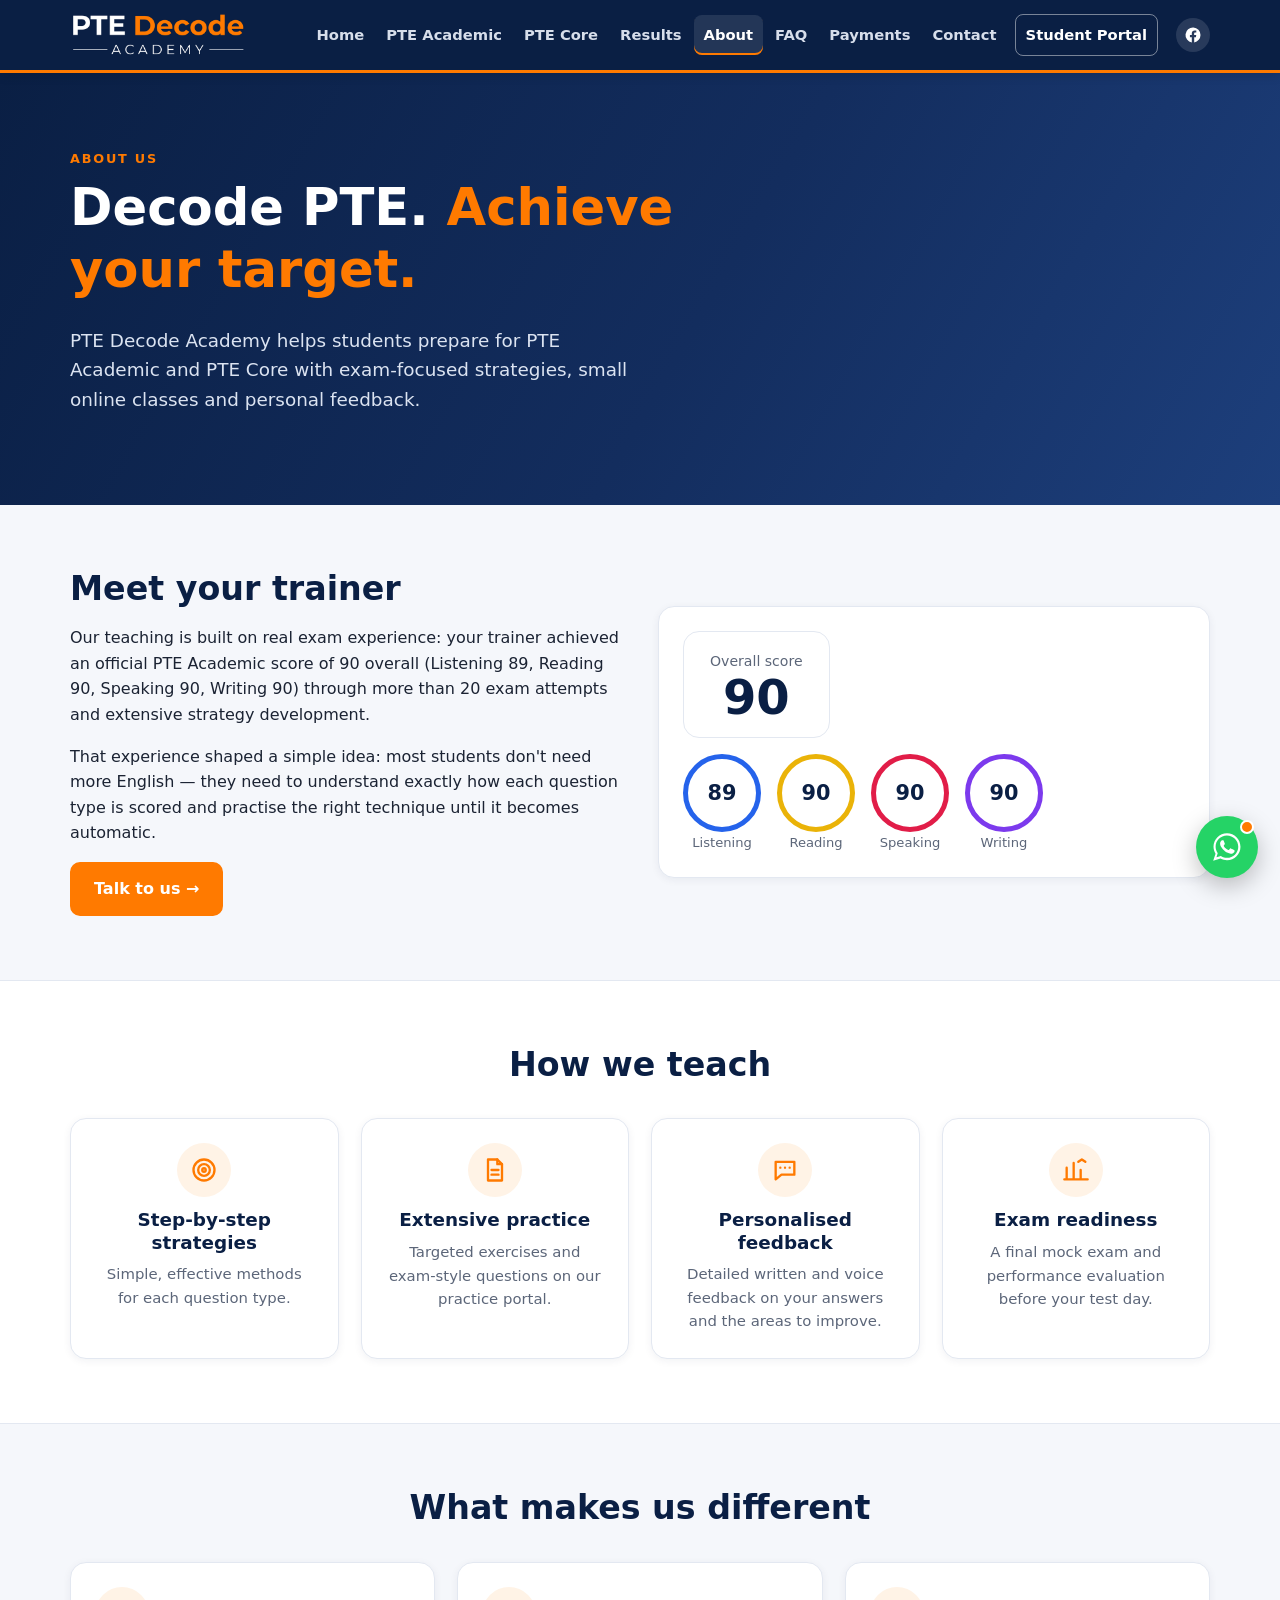
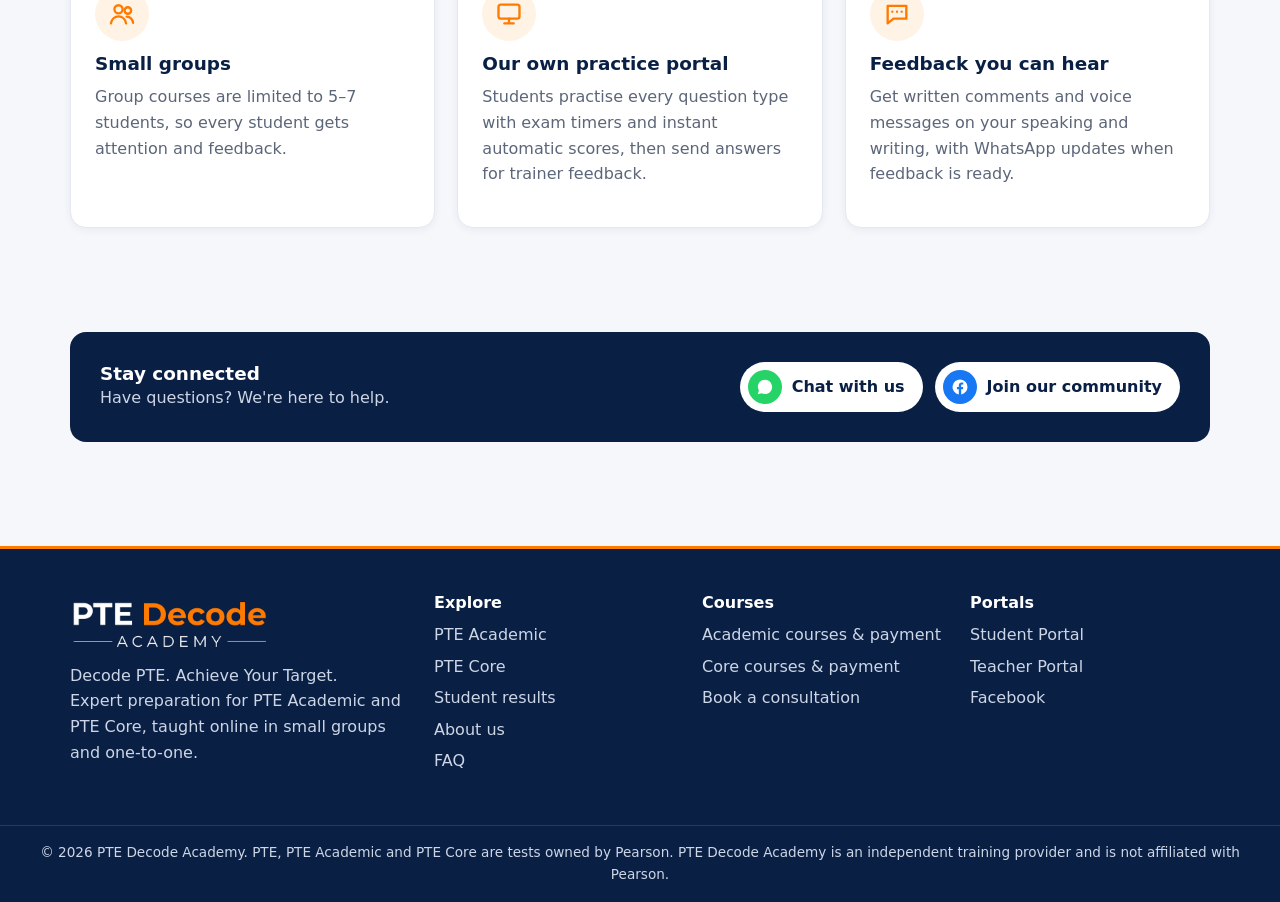
==== about.html @ efa8ec59 "Add files via upload" ====
<!DOCTYPE html>
<html lang="en" dir="ltr">
<head>
<meta charset="utf-8">
<meta name="viewport" content="width=device-width, initial-scale=1">
<title>About PTE Decode Academy</title>
<meta name="description" content="Meet PTE Decode Academy: a 90/90 PTE Academic trainer, small online groups and a practice portal with personal feedback.">
<meta name="theme-color" content="#0A1F44">
<meta property="og:title" content="About PTE Decode Academy">
<meta property="og:description" content="Meet PTE Decode Academy: a 90/90 PTE Academic trainer, small online groups and a practice portal with personal feedback.">
<meta property="og:image" content="assets/logo-full.jpg">
<link rel="icon" href="assets/logo.png">
<link rel="stylesheet" href="assets/site.css">
</head>
<body data-page="about">
<header class="site-header"><div class="wrap">
  <a class="brand" href="index.html" aria-label="PTE Decode Academy home"><img src="assets/logo.png" alt="PTE Decode Academy" width="176" height="46"></a>
  <button class="menu-btn" type="button" aria-label="Open menu" aria-expanded="false">☰</button>
  <nav class="nav" aria-label="Main"><a href="index.html" data-p="home">Home</a><a href="pte-academic.html" data-p="academic">PTE Academic</a><a href="pte-core.html" data-p="core">PTE Core</a><a href="results.html" data-p="results">Results</a><a href="about.html" data-p="about">About</a><a href="faq.html" data-p="faq">FAQ</a><a href="payments.html" data-p="payments">Payments</a><a href="contact.html" data-p="contact">Contact</a><a class="portal-btn" href="portal.html">Student Portal</a></nav>
  <div class="social-mini"><a data-ig class="hidden" href="#" target="_blank" rel="noopener" aria-label="Instagram"><svg viewBox="0 0 24 24"><path d="M12 7.3A4.7 4.7 0 1 0 12 16.7 4.7 4.7 0 0 0 12 7.3zm0 7.7a3 3 0 1 1 0-6 3 3 0 0 1 0 6zm6-7.9a1.1 1.1 0 1 1-2.2 0 1.1 1.1 0 0 1 2.2 0zM21.9 8c-.1-1.6-.4-3-1.6-4.2S17.6 2.2 16 2.1C14.4 2 9.6 2 8 2.1 6.4 2.2 5 2.5 3.8 3.7S2.2 6.4 2.1 8C2 9.6 2 14.4 2.1 16c.1 1.6.4 3 1.6 4.2s2.6 1.5 4.2 1.6c1.6.1 6.4.1 8 0 1.6-.1 3-.4 4.2-1.6s1.5-2.6 1.6-4.2c.1-1.6.1-6.4 0-8z"/></svg></a><a data-fb href="https://www.facebook.com/ptedecodeacademy" target="_blank" rel="noopener" aria-label="Facebook"><svg viewBox="0 0 24 24"><path d="M22 12a10 10 0 1 0-11.6 9.9v-7H7.9V12h2.5V9.8c0-2.5 1.5-3.9 3.8-3.9 1.1 0 2.2.2 2.2.2v2.5h-1.3c-1.2 0-1.6.8-1.6 1.6V12h2.8l-.4 2.9h-2.3v7A10 10 0 0 0 22 12z"/></svg></a></div>
</div></header>
<main>

<section class="hero"><div class="wrap"><div><span class="eyebrow">About us</span><h1>Decode PTE. <span class="accent">Achieve your target.</span></h1><p class="lead">PTE Decode Academy helps students prepare for PTE Academic and PTE Core with exam-focused strategies, small online classes and personal feedback.</p></div><div></div></div></section>
<section><div class="wrap two-col"><div><h2>Meet your trainer</h2><p data-trainer-wrap class="hidden" style="font-size:1.2rem;font-weight:700;color:var(--navy)"><span data-trainer></span></p>
<p>Our teaching is built on real exam experience: your trainer achieved an official PTE Academic score of 90 overall (Listening 89, Reading 90, Speaking 90, Writing 90) through more than 20 exam attempts and extensive strategy development.</p>
<p>That experience shaped a simple idea: most students don't need more English — they need to understand exactly how each question type is scored and practise the right technique until it becomes automatic.</p>
<a class="btn" href="contact.html">Talk to us →</a></div><div class="card"><div class="score-row"><div class="overall"><span class="small muted">Overall score</span><b>90</b></div>
<div class="score-row">
<div class="ring-wrap"><div class="ring l">89</div>Listening</div><div class="ring-wrap"><div class="ring r">90</div>Reading</div>
<div class="ring-wrap"><div class="ring s">90</div>Speaking</div><div class="ring-wrap"><div class="ring w">90</div>Writing</div></div></div></div></div></section>
<section class="band"><div class="wrap"><div class="sec-title"><h2>How we teach</h2></div><div class="grid g4">
<div class="card feature"><div class="icon"><svg viewBox="0 0 24 24" aria-hidden="true"><circle cx="12" cy="12" r="9"/><circle cx="12" cy="12" r="5"/><circle cx="12" cy="12" r="1.5"/></svg></div><h3>Step-by-step strategies</h3><p>Simple, effective methods for each question type.</p></div>
<div class="card feature"><div class="icon"><svg viewBox="0 0 24 24" aria-hidden="true"><path d="M6 3h8l4 4v14H6z"/><path d="M14 3v4h4M9 12h6M9 16h6"/></svg></div><h3>Extensive practice</h3><p>Targeted exercises and exam-style questions on our practice portal.</p></div>
<div class="card feature"><div class="icon"><svg viewBox="0 0 24 24" aria-hidden="true"><path d="M4 5h16v11H9l-5 4z"/><path d="M8 10h.01M12 10h.01M16 10h.01"/></svg></div><h3>Personalised feedback</h3><p>Detailed written and voice feedback on your answers and the areas to improve.</p></div>
<div class="card feature"><div class="icon"><svg viewBox="0 0 24 24" aria-hidden="true"><path d="M4 20V10M10 20V6M16 20v-8M22 20H2"/><path d="M14 5l3-2 3 2"/></svg></div><h3>Exam readiness</h3><p>A final mock exam and performance evaluation before your test day.</p></div></div></div></section>
<section><div class="wrap"><div class="sec-title"><h2>What makes us different</h2></div><div class="grid g3">
<div class="card"><div class="icon"><svg viewBox="0 0 24 24" aria-hidden="true"><circle cx="9" cy="8" r="3.5"/><path d="M2.5 20c.6-3.6 3.3-6 6.5-6s5.9 2.4 6.5 6"/><circle cx="17" cy="9" r="2.8"/><path d="M16 14.2c2.9.1 5 2.3 5.5 5.3"/></svg></div><h3>Small groups</h3><p class="muted">Group courses are limited to 5–7 students, so every student gets attention and feedback.</p></div>
<div class="card"><div class="icon"><svg viewBox="0 0 24 24" aria-hidden="true"><rect x="3" y="4" width="18" height="12" rx="2"/><path d="M8 20h8M12 16v4"/></svg></div><h3>Our own practice portal</h3><p class="muted">Students practise every question type with exam timers and instant automatic scores, then send answers for trainer feedback.</p></div>
<div class="card"><div class="icon"><svg viewBox="0 0 24 24" aria-hidden="true"><path d="M4 5h16v11H9l-5 4z"/><path d="M8 10h.01M12 10h.01M16 10h.01"/></svg></div><h3>Feedback you can hear</h3><p class="muted">Get written comments and voice messages on your speaking and writing, with WhatsApp updates when feedback is ready.</p></div></div></div></section>

<section class="tight"><div class="wrap"><div class="connect"><div><h3>Stay connected</h3><p>Have questions? We're here to help.</p></div>
<div class="pill-links"><a class="pill" data-wa="Hello PTE Decode Academy! I'd like to know more about your PTE courses." href="contact.html"><i class="wa-i"><svg viewBox="0 0 32 32"><path d="M16 3C9 3 3.3 8.6 3.3 15.6c0 2.4.7 4.7 1.9 6.7L3 29l6.9-2.1c1.9 1 4 1.6 6.1 1.6 7 0 12.7-5.7 12.7-12.7S23 3 16 3zm5.8 15.3c-.3-.2-1.9-.9-2.2-1s-.5-.2-.7.2-.8 1-1 1.2-.4.2-.7.1c-.3-.2-1.3-.5-2.5-1.6-.9-.8-1.6-1.9-1.7-2.2s0-.5.1-.6l.5-.6c.2-.2.2-.4.3-.6.1-.2 0-.4 0-.6l-1-2.4c-.3-.6-.5-.5-.7-.5h-.6c-.2 0-.6.1-.9.4-.3.3-1.2 1.1-1.2 2.8s1.2 3.2 1.4 3.5c.2.2 2.4 3.7 5.8 5.1 2.8 1.1 3.4.9 4 .8.6-.1 1.9-.8 2.2-1.5.3-.8.3-1.4.2-1.5-.1-.2-.3-.3-.6-.4z"/></svg></i>Chat with us</a>
<a class="pill hidden" data-ig href="#" target="_blank" rel="noopener"><i class="ig-i"><svg viewBox="0 0 24 24"><path d="M12 7.3A4.7 4.7 0 1 0 12 16.7 4.7 4.7 0 0 0 12 7.3zm0 7.7a3 3 0 1 1 0-6 3 3 0 0 1 0 6zm6-7.9a1.1 1.1 0 1 1-2.2 0 1.1 1.1 0 0 1 2.2 0zM21.9 8c-.1-1.6-.4-3-1.6-4.2S17.6 2.2 16 2.1C14.4 2 9.6 2 8 2.1 6.4 2.2 5 2.5 3.8 3.7S2.2 6.4 2.1 8C2 9.6 2 14.4 2.1 16c.1 1.6.4 3 1.6 4.2s2.6 1.5 4.2 1.6c1.6.1 6.4.1 8 0 1.6-.1 3-.4 4.2-1.6s1.5-2.6 1.6-4.2c.1-1.6.1-6.4 0-8z"/></svg></i>Follow us</a>
<a class="pill" data-fb href="https://www.facebook.com/ptedecodeacademy" target="_blank" rel="noopener"><i class="fb-i"><svg viewBox="0 0 24 24"><path d="M22 12a10 10 0 1 0-11.6 9.9v-7H7.9V12h2.5V9.8c0-2.5 1.5-3.9 3.8-3.9 1.1 0 2.2.2 2.2.2v2.5h-1.3c-1.2 0-1.6.8-1.6 1.6V12h2.8l-.4 2.9h-2.3v7A10 10 0 0 0 22 12z"/></svg></i>Join our community</a></div></div></div></section>
</main>
<footer class="site-footer"><div class="wrap">
  <div><a class="logo" href="index.html"><img src="assets/logo.png" alt="PTE Decode Academy" width="200" height="52"></a><p>Decode PTE. Achieve Your Target.<br>Expert preparation for PTE Academic and PTE Core, taught online in small groups and one-to-one.</p></div>
  <div><h4>Explore</h4><a href="pte-academic.html">PTE Academic</a><a href="pte-core.html">PTE Core</a><a href="results.html">Student results</a><a href="about.html">About us</a><a href="faq.html">FAQ</a></div>
  <div><h4>Courses</h4><a href="payments.html#acad">Academic courses &amp; payment</a><a href="payments.html#core">Core courses &amp; payment</a><a href="contact.html">Book a consultation</a></div>
  <div><h4>Portals</h4><a href="portal.html">Student Portal</a><a href="portal.html#teacher">Teacher Portal</a><a data-fb href="https://www.facebook.com/ptedecodeacademy" target="_blank" rel="noopener">Facebook</a><a data-ig class="hidden" href="#" target="_blank" rel="noopener">Instagram</a><a data-email="text" class="hidden" href="#">Email</a></div>
</div><div class="bottom">© <span data-year></span> PTE Decode Academy. PTE, PTE Academic and PTE Core are tests owned by Pearson. PTE Decode Academy is an independent training provider and is not affiliated with Pearson.</div></footer>
<script src="assets/config.js"></script>
<script src="assets/site.js"></script>
</body>
</html>
---- assets/site.css ----
/* PTE Decode Academy — one stylesheet for every page (website and portal share these colours) */
:root{
  --navy:#0A1F44; --navy-2:#132d5e; --navy-3:#1d3f7c;
  --orange:#FF7A00; --orange-2:#e56d00; --orange-soft:#fff3e6;
  --bg:#F5F7FB; --card:#ffffff; --fg:#1b2333; --muted:#5c6679; --border:#e3e8f1;
  --ok:#15803d; --ok-soft:#dcfce7; --wa:#25D366; --wa-2:#1da851;
  --radius:16px; --shadow:0 6px 24px rgba(10,31,68,.08); --shadow-sm:0 2px 8px rgba(10,31,68,.06);
  --max:1180px;
}
*{box-sizing:border-box}
html{scroll-behavior:smooth}
body{margin:0;background:var(--bg);color:var(--fg);font:16px/1.6 "Segoe UI",system-ui,-apple-system,Roboto,Arial,sans-serif;-webkit-font-smoothing:antialiased}
img{max-inline-size:100%;block-size:auto;display:block}
a{color:var(--navy-3)}
h1,h2,h3,h4{color:var(--navy);line-height:1.2;margin:0 0 .5em;font-family:Montserrat,"Segoe UI",system-ui,sans-serif}
h1{font-size:clamp(2rem,4.2vw,3.2rem);font-weight:800}
h2{font-size:clamp(1.5rem,2.6vw,2.1rem);font-weight:800}
h3{font-size:1.15rem;font-weight:700}
p{margin:0 0 1em}
.wrap{max-inline-size:var(--max);margin-inline:auto;padding-inline:20px}
.muted{color:var(--muted)}
.small{font-size:.88rem}
.center{text-align:center}
.accent{color:var(--orange)}
.hidden{display:none !important}

/* ---------- header ---------- */
.site-header{position:sticky;inset-block-start:0;z-index:50;background:var(--navy);border-block-end:3px solid var(--orange);box-shadow:0 2px 10px rgba(0,0,0,.15)}
.site-header .wrap{display:flex;align-items:center;gap:18px;min-block-size:70px}
.brand img{block-size:46px;inline-size:auto}
.nav{display:flex;gap:2px;align-items:center;margin-inline-start:auto;flex-wrap:nowrap}
.nav a{color:#d7deeb;text-decoration:none;font-weight:600;font-size:.92rem;padding:8px 10px;border-radius:8px;white-space:nowrap}
.nav .portal-btn{margin-inline-start:6px}
.nav a:hover,.nav a.on{color:#fff;background:rgba(255,255,255,.1)}
.nav a.on{box-shadow:inset 0 -2px 0 var(--orange)}
.nav .portal-btn{border:1px solid rgba(255,255,255,.45);color:#fff}
.nav .cta{background:var(--orange);color:#fff}
.nav .cta:hover{background:var(--orange-2)}
.social-mini{display:flex;gap:8px;align-items:center}
.social-mini a{display:grid;place-items:center;inline-size:34px;block-size:34px;border-radius:50%;background:rgba(255,255,255,.12)}
.social-mini svg{inline-size:18px;block-size:18px;fill:#fff}
.menu-btn{display:none;margin-inline-start:auto;background:none;border:1px solid rgba(255,255,255,.4);color:#fff;border-radius:8px;padding:6px 10px;font-size:1.1rem;cursor:pointer}
@media (max-width:1180px){
  .menu-btn{display:block}
  .nav{display:none;position:absolute;inset-inline:0;inset-block-start:73px;background:var(--navy);flex-direction:column;align-items:stretch;padding:10px 16px 16px;margin:0;border-block-end:3px solid var(--orange)}
  .nav.open{display:flex}
  .site-header .social-mini{display:none}
}

/* ---------- buttons ---------- */
.btn{display:inline-flex;align-items:center;justify-content:center;gap:8px;background:var(--orange);color:#fff;border:2px solid var(--orange);padding:12px 22px;border-radius:10px;font-weight:700;text-decoration:none;cursor:pointer;font-size:1rem;transition:background .15s,transform .15s}
.btn:hover{background:var(--orange-2);border-color:var(--orange-2);transform:translateY(-1px)}
.btn.ghost{background:transparent;color:var(--orange)}
.btn.ghost:hover{background:var(--orange-soft)}
.btn.light{background:#fff;color:var(--navy);border-color:#fff}
.btn.navy{background:var(--navy);border-color:var(--navy)}
.btn.navy:hover{background:var(--navy-2)}
.btn.wa{background:var(--wa);border-color:var(--wa)}
.btn.wa:hover{background:var(--wa-2);border-color:var(--wa-2)}
.btn.block{inline-size:100%}
.btn.sm{padding:8px 14px;font-size:.9rem}
.btn[aria-disabled="true"]{opacity:.55;pointer-events:none}

/* ---------- sections ---------- */
section{padding-block:64px}
section.tight{padding-block:40px}
.sec-title{text-align:center;max-inline-size:720px;margin:0 auto 34px}
.sec-title p{color:var(--muted)}
.eyebrow{display:inline-block;font-size:.8rem;font-weight:800;letter-spacing:.14em;text-transform:uppercase;color:var(--orange);margin-block-end:8px}
.band{background:var(--card);border-block:1px solid var(--border)}
.grid{display:grid;gap:22px}
.g2{grid-template-columns:repeat(auto-fit,minmax(300px,1fr))}
.g3{grid-template-columns:repeat(auto-fit,minmax(260px,1fr))}
.g4{grid-template-columns:repeat(auto-fit,minmax(200px,1fr))}
.g4r{grid-template-columns:repeat(auto-fill,minmax(240px,1fr))}
.g2s{grid-template-columns:repeat(auto-fit,minmax(170px,1fr))}
@media (max-width:560px){.band .g4{grid-template-columns:1fr 1fr}.band .g4 .feature p{font-size:.85rem}}
.card{background:var(--card);border:1px solid var(--border);border-radius:var(--radius);box-shadow:var(--shadow-sm);padding:24px}
.icon{inline-size:54px;block-size:54px;border-radius:50%;display:grid;place-items:center;background:var(--orange-soft);margin-block-end:12px}
.icon svg{inline-size:28px;block-size:28px;stroke:var(--orange);fill:none;stroke-width:2;stroke-linecap:round;stroke-linejoin:round}
.feature{text-align:center}
.feature .icon{margin-inline:auto}
.feature p{color:var(--muted);font-size:.93rem;margin:0}

/* ---------- hero ---------- */
.hero{position:relative;overflow:hidden;background:linear-gradient(120deg,var(--navy) 0%,var(--navy-2) 55%,var(--navy-3) 100%);color:#fff;padding-block:72px}
.hero h1,.hero h2{color:#fff}
.hero .lead{font-size:1.15rem;color:#dbe3f1;max-inline-size:560px}
.hero .sub{font-size:1.35rem;font-weight:700;color:#fff;margin-block-end:12px}
.hero .wrap{position:relative;z-index:2;display:grid;grid-template-columns:1.1fr .9fr;gap:40px;align-items:center}
@media (max-width:900px){.hero .wrap{grid-template-columns:1fr}}
.hero-art{position:absolute;inset:0;z-index:1;pointer-events:none}
.hero-art svg{position:absolute;inset-block-end:0;inset-inline-end:0;block-size:100%;inline-size:auto;opacity:.9}
.hero .actions{display:flex;gap:12px;flex-wrap:wrap;margin-block-start:22px}
.laptop{position:relative;max-inline-size:470px;margin-inline:auto}
.laptop .screen{background:#000;border:10px solid #1f2633;border-radius:14px 14px 4px 4px;box-shadow:0 20px 50px rgba(0,0,0,.45)}
.laptop .screen img{border-radius:3px}
.laptop .base{block-size:16px;background:linear-gradient(#c9ced8,#9aa2b1);border-radius:0 0 14px 14px;margin-inline:-28px}

.badges{display:grid;grid-template-columns:repeat(4,1fr);gap:12px}
@media (max-width:820px){.badges{grid-template-columns:repeat(2,1fr)}}
.badge-item{display:flex;align-items:center;gap:10px;font-weight:600;color:var(--navy);font-size:.95rem}
.badge-item svg{inline-size:26px;block-size:26px;stroke:var(--navy-3);fill:none;stroke-width:2;stroke-linecap:round;stroke-linejoin:round;flex:none}

/* ---------- exam choice cards ---------- */
.exam-card{position:relative;overflow:hidden;border-radius:var(--radius);background:linear-gradient(135deg,var(--navy) 0%,var(--navy-3) 100%);color:#fff;padding:32px;min-block-size:280px;display:flex;flex-direction:column;justify-content:flex-end;box-shadow:var(--shadow);text-decoration:none}
.exam-card h3{color:#fff;font-size:1.9rem;margin-block-end:6px}
.exam-card p{color:#d5ddeb}
.exam-card .art{position:absolute;inset:0;opacity:.6}
.exam-card .art svg{position:absolute;inset-block-end:0;inset-inline-end:0;block-size:100%;inline-size:auto}
.exam-card > *:not(.art){position:relative}

/* ---------- courses ---------- */
.course{display:flex;flex-direction:column}
.course .head{display:flex;gap:12px;align-items:center;margin-block-end:12px}
.course .head .icon{margin:0;inline-size:46px;block-size:46px;flex:none}
.course .meta{background:var(--bg);border-radius:8px;padding:6px 12px;font-weight:600;font-size:.9rem;color:var(--navy);margin-block-end:12px}
.course ul{list-style:none;padding:0;margin:0 0 18px;flex:1}
.course li{padding-inline-start:26px;position:relative;margin-block:6px;font-size:.95rem}
.course li::before{content:"✓";position:absolute;inset-inline-start:0;color:var(--orange);font-weight:800}
.price{font-size:2rem;font-weight:800;color:var(--navy);line-height:1}
.price small{display:block;font-size:.85rem;font-weight:500;color:var(--muted);margin-block:6px 16px}
.course.featured{border:2px solid var(--orange)}

/* ---------- scores ---------- */
.score-row{display:flex;gap:16px;flex-wrap:wrap;align-items:center}
.overall{background:var(--card);border:1px solid var(--border);border-radius:var(--radius);padding:16px 26px;text-align:center}
.overall b{display:block;font-size:3rem;color:var(--navy);line-height:1}
.ring{inline-size:78px;block-size:78px;border-radius:50%;display:grid;place-items:center;border:5px solid;font-weight:800;font-size:1.3rem;color:var(--navy);background:#fff}
.ring-wrap{text-align:center;font-size:.82rem;color:var(--muted)}
.ring.l{border-color:#2563eb}.ring.r{border-color:#eab308}.ring.s{border-color:#e11d48}.ring.w{border-color:#7c3aed}

/* ---------- results ---------- */
.result-card{padding:0;overflow:hidden;display:flex;flex-direction:column}
.result-card .cert{aspect-ratio:4/3;background:var(--bg);display:grid;place-items:center;cursor:zoom-in;overflow:hidden;border-block-end:1px solid var(--border)}
.result-card .cert img{inline-size:100%;block-size:100%;object-fit:cover;object-position:top}
.result-card .body{padding:16px 18px}
.result-card .tag{display:inline-block;font-size:.75rem;font-weight:700;border-radius:99px;padding:2px 10px;background:var(--orange-soft);color:var(--orange-2)}
.mini-scores{display:flex;gap:6px;flex-wrap:wrap;margin-block-start:8px}
.mini-scores span{font-size:.78rem;background:var(--bg);border-radius:6px;padding:2px 8px}
.quote{font-style:italic;color:var(--muted);font-size:.93rem;margin-block-start:8px}
.filters{display:flex;gap:8px;justify-content:center;margin-block-end:24px;flex-wrap:wrap}
.filters button{border:1px solid var(--border);background:var(--card);border-radius:99px;padding:8px 18px;font-weight:600;cursor:pointer;color:var(--navy)}
.filters button.on{background:var(--navy);color:#fff;border-color:var(--navy)}
.lightbox{position:fixed;inset:0;background:rgba(5,12,28,.85);z-index:200;display:grid;place-items:center;padding:20px;cursor:zoom-out}
.lightbox img{max-block-size:92vh;max-inline-size:92vw;border-radius:8px;box-shadow:0 10px 40px rgba(0,0,0,.5)}

/* ---------- tables / faq ---------- */
table.t{inline-size:100%;border-collapse:collapse;background:var(--card);border-radius:12px;overflow:hidden;box-shadow:var(--shadow-sm)}
table.t th,table.t td{padding:12px 14px;border-block-end:1px solid var(--border);text-align:start;vertical-align:top;font-size:.95rem}
table.t th{background:var(--navy);color:#fff;font-weight:700}
table.t tr:last-child td{border-block-end:0}
.table-scroll{overflow-x:auto}
details.faq{background:var(--card);border:1px solid var(--border);border-radius:12px;margin-block:10px;box-shadow:var(--shadow-sm)}
details.faq summary{cursor:pointer;padding:16px 20px;font-weight:700;color:var(--navy);list-style:none;display:flex;justify-content:space-between;gap:12px}
details.faq summary::after{content:"+";color:var(--orange);font-size:1.4rem;line-height:1}
details.faq[open] summary::after{content:"–"}
details.faq .a{padding:0 20px 16px;color:var(--fg)}
.faq-group h3{margin-block:28px 6px}

/* ---------- payment ---------- */
.pay-badges{display:flex;gap:8px;align-items:center;flex-wrap:wrap}
.pay-badges span{color:var(--navy);display:inline-flex;align-items:center;block-size:28px;padding:0 10px;border-radius:6px;background:#fff;border:1px solid var(--border);font-weight:900;font-size:.85rem;letter-spacing:.02em}
.pay-badges .visa{color:#1a1f71;font-style:italic;font-size:1rem}
.pay-badges .mc{color:#222}
.pay-badges .mc i{display:inline-block;inline-size:12px;block-size:12px;border-radius:50%;background:#eb001b;margin-inline-end:-4px}
.pay-badges .mc i+i{background:#f79e1b;margin-inline-end:6px;opacity:.9}
.pay-row{display:grid;grid-template-columns:1fr;gap:10px;padding-block:16px;border-block-end:1px solid var(--border)}
.pay-row:last-child{border-block-end:0}
.pay-row .btns{display:flex;gap:8px;flex-wrap:wrap}
.notice{background:var(--orange-soft);border-inline-start:4px solid var(--orange);border-radius:10px;padding:14px 18px}
.secure{background:var(--ok-soft);border-inline-start:4px solid var(--ok);border-radius:10px;padding:14px 18px}
.copy{font-family:Consolas,Menlo,monospace;background:var(--bg);border:1px dashed var(--border);border-radius:8px;padding:8px 12px;display:inline-block}

/* ---------- forms ---------- */
label.f{display:block;font-weight:600;font-size:.9rem;margin-block:12px 4px;color:var(--navy)}
input.in,select.in,textarea.in{inline-size:100%;border:1px solid var(--border);border-radius:10px;padding:11px 13px;font:inherit;background:#fff}
textarea.in{min-block-size:110px;resize:vertical}

/* ---------- connect band + footer ---------- */
.connect{background:var(--navy);color:#fff;border-radius:var(--radius);padding:30px;display:flex;gap:20px;align-items:center;justify-content:space-between;flex-wrap:wrap}
.connect h3{color:#fff;margin:0}
.connect p{color:#cdd6e6;margin:0}
.pill-links{display:flex;gap:12px;flex-wrap:wrap}
.pill{display:inline-flex;align-items:center;gap:10px;background:#fff;color:var(--navy);text-decoration:none;font-weight:700;border-radius:99px;padding:8px 18px 8px 8px}
.pill i{inline-size:34px;block-size:34px;border-radius:50%;display:grid;place-items:center}
.pill i svg{inline-size:18px;block-size:18px;fill:#fff}
.pill .wa-i{background:var(--wa)} .pill .ig-i{background:linear-gradient(45deg,#f58529,#dd2a7b,#8134af)} .pill .fb-i{background:#1877F2}
.site-footer{background:var(--navy);color:#cdd6e6;margin-block-start:64px;border-block-start:3px solid var(--orange)}
.site-footer .wrap{display:grid;grid-template-columns:1.4fr 1fr 1fr 1fr;gap:28px;padding-block:44px}
@media (max-width:820px){.site-footer .wrap{grid-template-columns:1fr 1fr}}
.site-footer h4{color:#fff;font-size:1rem;margin-block-end:10px}
.site-footer a{color:#cdd6e6;text-decoration:none;display:block;margin-block:6px}
.site-footer a:hover{color:#fff}
.site-footer .logo img{block-size:52px;inline-size:auto;margin-block-end:12px}
.site-footer .bottom{padding-inline:20px;border-block-start:1px solid rgba(255,255,255,.12);padding-block:16px;font-size:.85rem;text-align:center}

/* ---------- WhatsApp auto-reply assistant ---------- */
.wa-fab{position:fixed;inset-inline-end:22px;inset-block-end:22px;z-index:120;inline-size:62px;block-size:62px;border-radius:50%;background:var(--wa);border:0;box-shadow:0 8px 24px rgba(0,0,0,.25);cursor:pointer;display:grid;place-items:center}
.wa-fab svg{inline-size:34px;block-size:34px;fill:#fff}
.wa-fab .dot{position:absolute;inset-block-start:4px;inset-inline-end:4px;inline-size:14px;block-size:14px;border-radius:50%;background:var(--orange);border:2px solid #fff}
.wa-panel{position:fixed;inset-inline-end:22px;inset-block-end:96px;z-index:121;inline-size:min(370px,calc(100vw - 32px));max-block-size:min(560px,calc(100vh - 130px));display:flex;flex-direction:column;background:#efeae2;border-radius:16px;overflow:hidden;box-shadow:0 14px 40px rgba(0,0,0,.3)}
.wa-panel header{background:#075E54;color:#fff;display:flex;align-items:center;gap:10px;padding:12px 14px}
.wa-panel header img{inline-size:40px;block-size:40px;border-radius:50%;object-fit:contain;background:var(--navy);padding:3px}
.wa-panel header b{display:block;font-size:.98rem}
.wa-panel header small{color:#cde7e2}
.wa-panel header button{margin-inline-start:auto;background:none;border:0;color:#fff;font-size:1.4rem;cursor:pointer}
.wa-body{padding:14px;overflow-y:auto;flex:1;display:flex;flex-direction:column;gap:8px}
.msg{max-inline-size:85%;padding:8px 12px;border-radius:10px;font-size:.92rem;line-height:1.45;box-shadow:0 1px 1px rgba(0,0,0,.08);white-space:pre-line}
.msg.in{background:#fff;align-self:flex-start;border-start-start-radius:2px}
.msg.out{background:#d9fdd3;align-self:flex-end;border-start-end-radius:2px}
.msg .t{display:block;text-align:end;font-size:.7rem;color:#8a8f94;margin-block-start:2px}
.quick{display:flex;flex-wrap:wrap;gap:6px;padding:10px 12px;background:#f7f5f2;border-block-start:1px solid #e1ddd7}
.quick button{background:#fff;border:1px solid #cfe9e3;color:#075E54;border-radius:99px;padding:6px 12px;font-size:.85rem;font-weight:600;cursor:pointer}
.quick button:hover{background:#e9f7f3}
.wa-go{display:flex;margin:0 12px 12px;inline-size:auto !important;text-align:center}

/* ---------- misc ---------- */
.two-col{display:grid;grid-template-columns:1fr 1fr;gap:36px;align-items:center}
@media (max-width:860px){.two-col{grid-template-columns:1fr}}
.panel-img{border-radius:var(--radius);overflow:hidden;box-shadow:var(--shadow);background:var(--navy)}
.steps{counter-reset:s;list-style:none;padding:0;margin:0}
.steps li{counter-increment:s;position:relative;padding-inline-start:46px;margin-block:14px}
.steps li::before{content:counter(s);position:absolute;inset-inline-start:0;inset-block-start:-2px;inline-size:32px;block-size:32px;border-radius:50%;background:var(--orange);color:#fff;display:grid;place-items:center;font-weight:800}
.toast{position:fixed;inset-block-end:24px;inset-inline-start:50%;transform:translateX(-50%);background:var(--navy);color:#fff;padding:10px 18px;border-radius:10px;z-index:300}
.empty{text-align:center;color:var(--muted);padding:30px;border:1px dashed var(--border);border-radius:var(--radius);background:var(--card)}

.glance{display:grid;grid-template-columns:1fr 1fr;gap:14px}
.glance div{background:var(--card);border:1px solid var(--border);border-radius:14px;padding:18px;text-align:center;box-shadow:var(--shadow-sm)}
.glance b{display:block;font-size:2rem;color:var(--navy);line-height:1.1}
.glance span{color:var(--muted);font-size:.9rem}
.glance .hl{background:var(--navy);border-color:var(--navy)} .glance .hl b{color:var(--orange)} .glance .hl span{color:#cdd6e6}
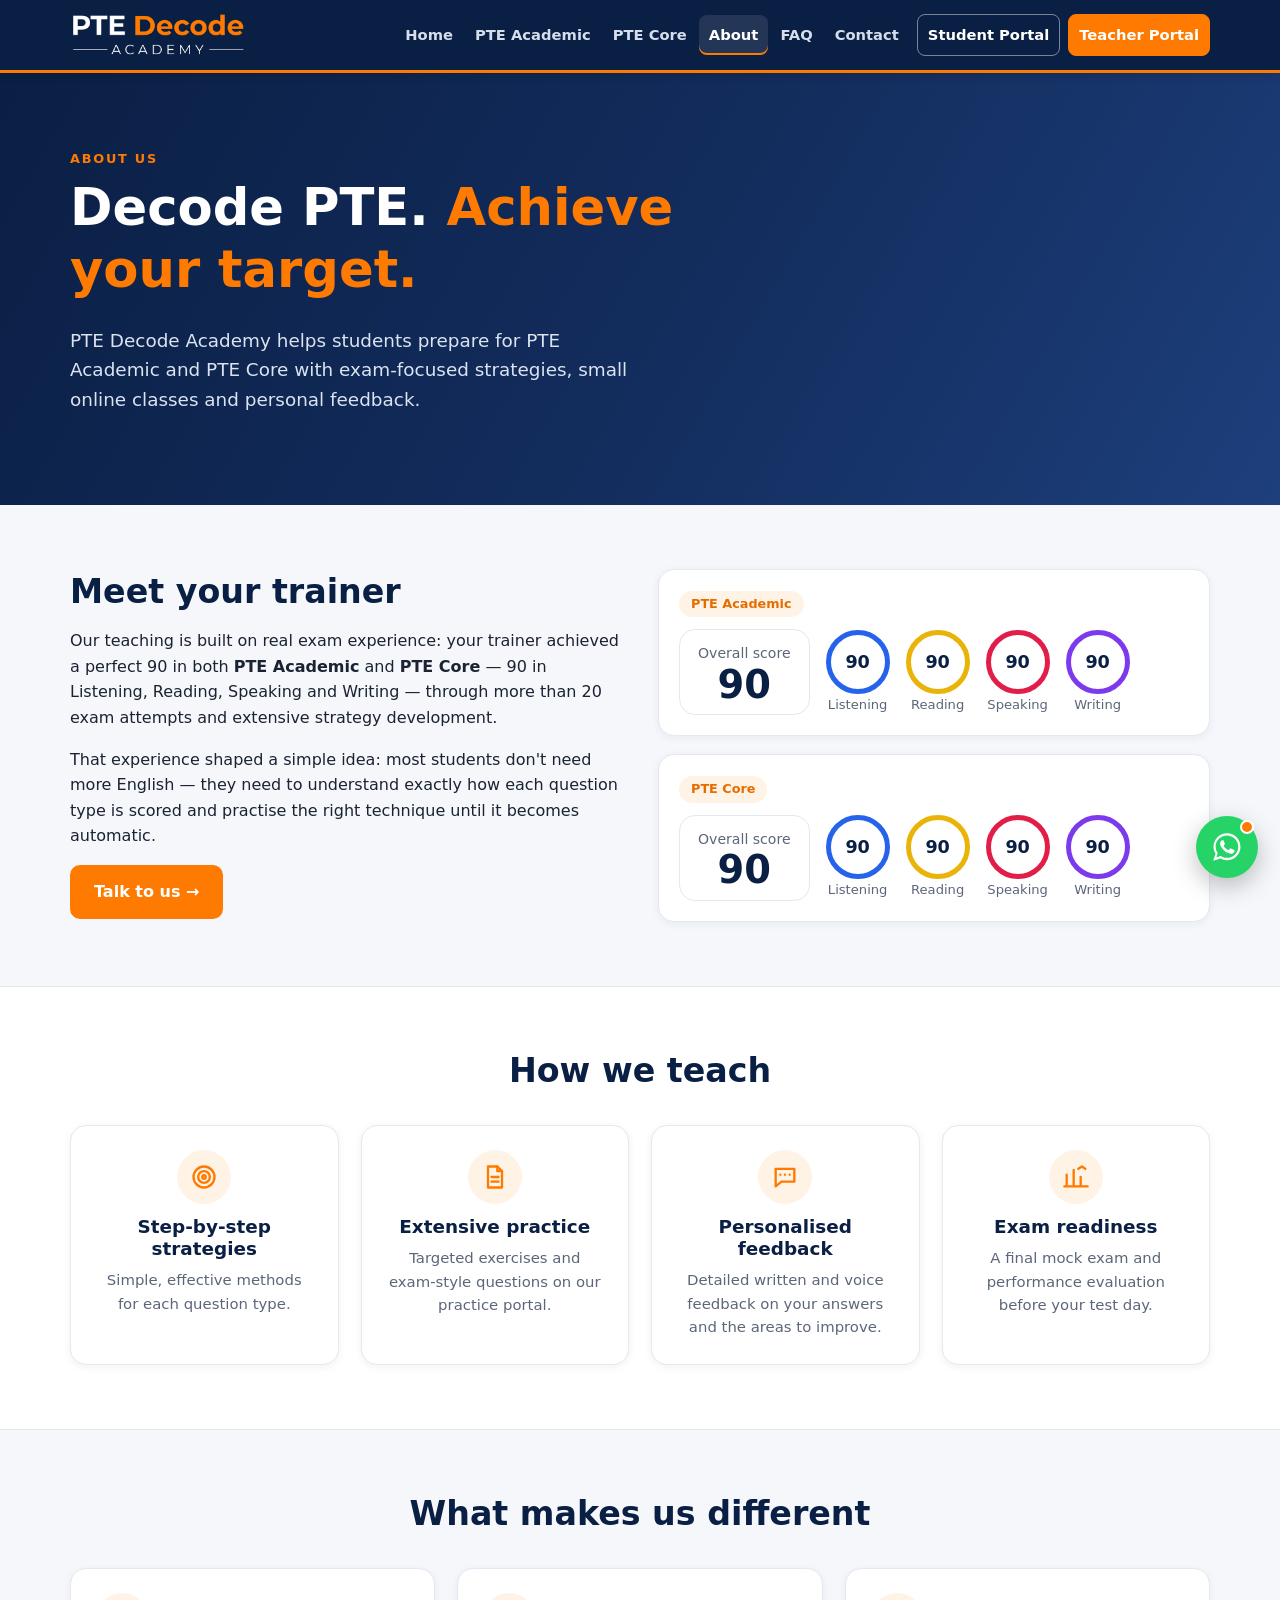
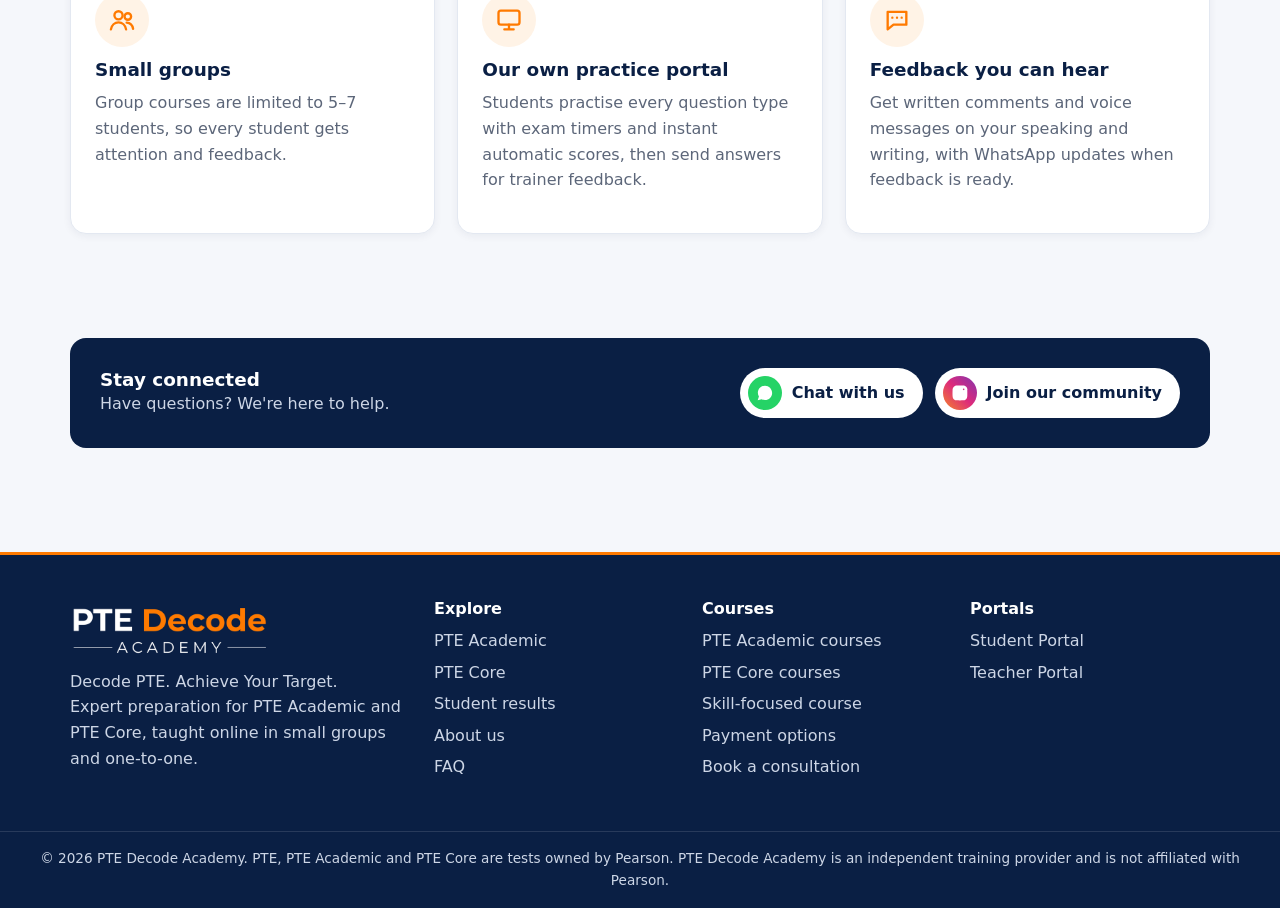
==== commit 7a64381f: "Add files via upload" ====
--- a/about.html
+++ b/about.html
@@ -16,19 +16,21 @@
 <header class="site-header"><div class="wrap">
   <a class="brand" href="index.html" aria-label="PTE Decode Academy home"><img src="assets/logo.png" alt="PTE Decode Academy" width="176" height="46"></a>
   <button class="menu-btn" type="button" aria-label="Open menu" aria-expanded="false">☰</button>
-  <nav class="nav" aria-label="Main"><a href="index.html" data-p="home">Home</a><a href="pte-academic.html" data-p="academic">PTE Academic</a><a href="pte-core.html" data-p="core">PTE Core</a><a href="results.html" data-p="results">Results</a><a href="about.html" data-p="about">About</a><a href="faq.html" data-p="faq">FAQ</a><a href="payments.html" data-p="payments">Payments</a><a href="contact.html" data-p="contact">Contact</a><a class="portal-btn" href="portal.html">Student Portal</a></nav>
-  <div class="social-mini"><a data-ig class="hidden" href="#" target="_blank" rel="noopener" aria-label="Instagram"><svg viewBox="0 0 24 24"><path d="M12 7.3A4.7 4.7 0 1 0 12 16.7 4.7 4.7 0 0 0 12 7.3zm0 7.7a3 3 0 1 1 0-6 3 3 0 0 1 0 6zm6-7.9a1.1 1.1 0 1 1-2.2 0 1.1 1.1 0 0 1 2.2 0zM21.9 8c-.1-1.6-.4-3-1.6-4.2S17.6 2.2 16 2.1C14.4 2 9.6 2 8 2.1 6.4 2.2 5 2.5 3.8 3.7S2.2 6.4 2.1 8C2 9.6 2 14.4 2.1 16c.1 1.6.4 3 1.6 4.2s2.6 1.5 4.2 1.6c1.6.1 6.4.1 8 0 1.6-.1 3-.4 4.2-1.6s1.5-2.6 1.6-4.2c.1-1.6.1-6.4 0-8z"/></svg></a><a data-fb href="https://www.facebook.com/ptedecodeacademy" target="_blank" rel="noopener" aria-label="Facebook"><svg viewBox="0 0 24 24"><path d="M22 12a10 10 0 1 0-11.6 9.9v-7H7.9V12h2.5V9.8c0-2.5 1.5-3.9 3.8-3.9 1.1 0 2.2.2 2.2.2v2.5h-1.3c-1.2 0-1.6.8-1.6 1.6V12h2.8l-.4 2.9h-2.3v7A10 10 0 0 0 22 12z"/></svg></a></div>
+  <nav class="nav" aria-label="Main"><a href="index.html" data-p="home">Home</a><a href="pte-academic.html" data-p="academic">PTE Academic</a><a href="pte-core.html" data-p="core">PTE Core</a><a href="about.html" data-p="about">About</a><a href="faq.html" data-p="faq">FAQ</a><a href="contact.html" data-p="contact">Contact</a><a class="portal-btn" href="portal.html">Student Portal</a><a class="portal-btn alt" href="portal.html#teacher">Teacher Portal</a></nav>
 </div></header>
 <main>
 
 <section class="hero"><div class="wrap"><div><span class="eyebrow">About us</span><h1>Decode PTE. <span class="accent">Achieve your target.</span></h1><p class="lead">PTE Decode Academy helps students prepare for PTE Academic and PTE Core with exam-focused strategies, small online classes and personal feedback.</p></div><div></div></div></section>
 <section><div class="wrap two-col"><div><h2>Meet your trainer</h2><p data-trainer-wrap class="hidden" style="font-size:1.2rem;font-weight:700;color:var(--navy)"><span data-trainer></span></p>
-<p>Our teaching is built on real exam experience: your trainer achieved an official PTE Academic score of 90 overall (Listening 89, Reading 90, Speaking 90, Writing 90) through more than 20 exam attempts and extensive strategy development.</p>
+<p>Our teaching is built on real exam experience: your trainer achieved a perfect 90 in both <b>PTE Academic</b> and <b>PTE Core</b> — 90 in Listening, Reading, Speaking and Writing — through more than 20 exam attempts and extensive strategy development.</p>
 <p>That experience shaped a simple idea: most students don't need more English — they need to understand exactly how each question type is scored and practise the right technique until it becomes automatic.</p>
-<a class="btn" href="contact.html">Talk to us →</a></div><div class="card"><div class="score-row"><div class="overall"><span class="small muted">Overall score</span><b>90</b></div>
+<a class="btn" href="contact.html">Talk to us →</a></div><div class="dual-scores"><div class="card"><div class="score-block"><div class="score-title"><span class="tag">PTE Academic</span></div><div class="score-row"><div class="overall"><span class="small muted">Overall score</span><b>90</b></div>
 <div class="score-row">
-<div class="ring-wrap"><div class="ring l">89</div>Listening</div><div class="ring-wrap"><div class="ring r">90</div>Reading</div>
-<div class="ring-wrap"><div class="ring s">90</div>Speaking</div><div class="ring-wrap"><div class="ring w">90</div>Writing</div></div></div></div></div></section>
+<div class="ring-wrap"><div class="ring l">90</div>Listening</div><div class="ring-wrap"><div class="ring r">90</div>Reading</div>
+<div class="ring-wrap"><div class="ring s">90</div>Speaking</div><div class="ring-wrap"><div class="ring w">90</div>Writing</div></div></div></div></div><div class="card"><div class="score-block"><div class="score-title"><span class="tag">PTE Core</span></div><div class="score-row"><div class="overall"><span class="small muted">Overall score</span><b>90</b></div>
+<div class="score-row">
+<div class="ring-wrap"><div class="ring l">90</div>Listening</div><div class="ring-wrap"><div class="ring r">90</div>Reading</div>
+<div class="ring-wrap"><div class="ring s">90</div>Speaking</div><div class="ring-wrap"><div class="ring w">90</div>Writing</div></div></div></div></div></div></div></section>
 <section class="band"><div class="wrap"><div class="sec-title"><h2>How we teach</h2></div><div class="grid g4">
 <div class="card feature"><div class="icon"><svg viewBox="0 0 24 24" aria-hidden="true"><circle cx="12" cy="12" r="9"/><circle cx="12" cy="12" r="5"/><circle cx="12" cy="12" r="1.5"/></svg></div><h3>Step-by-step strategies</h3><p>Simple, effective methods for each question type.</p></div>
 <div class="card feature"><div class="icon"><svg viewBox="0 0 24 24" aria-hidden="true"><path d="M6 3h8l4 4v14H6z"/><path d="M14 3v4h4M9 12h6M9 16h6"/></svg></div><h3>Extensive practice</h3><p>Targeted exercises and exam-style questions on our practice portal.</p></div>
@@ -41,14 +43,13 @@
 
 <section class="tight"><div class="wrap"><div class="connect"><div><h3>Stay connected</h3><p>Have questions? We're here to help.</p></div>
 <div class="pill-links"><a class="pill" data-wa="Hello PTE Decode Academy! I'd like to know more about your PTE courses." href="contact.html"><i class="wa-i"><svg viewBox="0 0 32 32"><path d="M16 3C9 3 3.3 8.6 3.3 15.6c0 2.4.7 4.7 1.9 6.7L3 29l6.9-2.1c1.9 1 4 1.6 6.1 1.6 7 0 12.7-5.7 12.7-12.7S23 3 16 3zm5.8 15.3c-.3-.2-1.9-.9-2.2-1s-.5-.2-.7.2-.8 1-1 1.2-.4.2-.7.1c-.3-.2-1.3-.5-2.5-1.6-.9-.8-1.6-1.9-1.7-2.2s0-.5.1-.6l.5-.6c.2-.2.2-.4.3-.6.1-.2 0-.4 0-.6l-1-2.4c-.3-.6-.5-.5-.7-.5h-.6c-.2 0-.6.1-.9.4-.3.3-1.2 1.1-1.2 2.8s1.2 3.2 1.4 3.5c.2.2 2.4 3.7 5.8 5.1 2.8 1.1 3.4.9 4 .8.6-.1 1.9-.8 2.2-1.5.3-.8.3-1.4.2-1.5-.1-.2-.3-.3-.6-.4z"/></svg></i>Chat with us</a>
-<a class="pill hidden" data-ig href="#" target="_blank" rel="noopener"><i class="ig-i"><svg viewBox="0 0 24 24"><path d="M12 7.3A4.7 4.7 0 1 0 12 16.7 4.7 4.7 0 0 0 12 7.3zm0 7.7a3 3 0 1 1 0-6 3 3 0 0 1 0 6zm6-7.9a1.1 1.1 0 1 1-2.2 0 1.1 1.1 0 0 1 2.2 0zM21.9 8c-.1-1.6-.4-3-1.6-4.2S17.6 2.2 16 2.1C14.4 2 9.6 2 8 2.1 6.4 2.2 5 2.5 3.8 3.7S2.2 6.4 2.1 8C2 9.6 2 14.4 2.1 16c.1 1.6.4 3 1.6 4.2s2.6 1.5 4.2 1.6c1.6.1 6.4.1 8 0 1.6-.1 3-.4 4.2-1.6s1.5-2.6 1.6-4.2c.1-1.6.1-6.4 0-8z"/></svg></i>Follow us</a>
-<a class="pill" data-fb href="https://www.facebook.com/ptedecodeacademy" target="_blank" rel="noopener"><i class="fb-i"><svg viewBox="0 0 24 24"><path d="M22 12a10 10 0 1 0-11.6 9.9v-7H7.9V12h2.5V9.8c0-2.5 1.5-3.9 3.8-3.9 1.1 0 2.2.2 2.2.2v2.5h-1.3c-1.2 0-1.6.8-1.6 1.6V12h2.8l-.4 2.9h-2.3v7A10 10 0 0 0 22 12z"/></svg></i>Join our community</a></div></div></div></section>
+<a class="pill" data-ig="always" href="contact.html" target="_blank" rel="noopener"><i class="ig-i"><svg viewBox="0 0 24 24"><path d="M12 7.3A4.7 4.7 0 1 0 12 16.7 4.7 4.7 0 0 0 12 7.3zm0 7.7a3 3 0 1 1 0-6 3 3 0 0 1 0 6zm6-7.9a1.1 1.1 0 1 1-2.2 0 1.1 1.1 0 0 1 2.2 0zM21.9 8c-.1-1.6-.4-3-1.6-4.2S17.6 2.2 16 2.1C14.4 2 9.6 2 8 2.1 6.4 2.2 5 2.5 3.8 3.7S2.2 6.4 2.1 8C2 9.6 2 14.4 2.1 16c.1 1.6.4 3 1.6 4.2s2.6 1.5 4.2 1.6c1.6.1 6.4.1 8 0 1.6-.1 3-.4 4.2-1.6s1.5-2.6 1.6-4.2c.1-1.6.1-6.4 0-8z"/></svg></i>Join our community</a></div></div></div></section>
 </main>
 <footer class="site-footer"><div class="wrap">
   <div><a class="logo" href="index.html"><img src="assets/logo.png" alt="PTE Decode Academy" width="200" height="52"></a><p>Decode PTE. Achieve Your Target.<br>Expert preparation for PTE Academic and PTE Core, taught online in small groups and one-to-one.</p></div>
   <div><h4>Explore</h4><a href="pte-academic.html">PTE Academic</a><a href="pte-core.html">PTE Core</a><a href="results.html">Student results</a><a href="about.html">About us</a><a href="faq.html">FAQ</a></div>
-  <div><h4>Courses</h4><a href="payments.html#acad">Academic courses &amp; payment</a><a href="payments.html#core">Core courses &amp; payment</a><a href="contact.html">Book a consultation</a></div>
-  <div><h4>Portals</h4><a href="portal.html">Student Portal</a><a href="portal.html#teacher">Teacher Portal</a><a data-fb href="https://www.facebook.com/ptedecodeacademy" target="_blank" rel="noopener">Facebook</a><a data-ig class="hidden" href="#" target="_blank" rel="noopener">Instagram</a><a data-email="text" class="hidden" href="#">Email</a></div>
+  <div><h4>Courses</h4><a href="pte-academic.html#courses">PTE Academic courses</a><a href="pte-core.html#courses">PTE Core courses</a><a href="skills.html">Skill-focused course</a><a href="payments.html">Payment options</a><a href="contact.html">Book a consultation</a></div>
+  <div><h4>Portals</h4><a href="portal.html">Student Portal</a><a href="portal.html#teacher">Teacher Portal</a><a data-ig href="#" target="_blank" rel="noopener">Instagram</a><a data-email="text" class="hidden" href="#">Email</a></div>
 </div><div class="bottom">© <span data-year></span> PTE Decode Academy. PTE, PTE Academic and PTE Core are tests owned by Pearson. PTE Decode Academy is an independent training provider and is not affiliated with Pearson.</div></footer>
 <script src="assets/config.js"></script>
 <script src="assets/site.js"></script>
--- a/assets/site.css
+++ b/assets/site.css
@@ -230,3 +230,106 @@
 .glance b{display:block;font-size:2rem;color:var(--navy);line-height:1.1}
 .glance span{color:var(--muted);font-size:.9rem}
 .glance .hl{background:var(--navy);border-color:var(--navy)} .glance .hl b{color:var(--orange)} .glance .hl span{color:#cdd6e6}
+
+/* ===================== v6 additions ===================== */
+.nav .portal-btn.alt{background:var(--orange);border-color:var(--orange)}
+.nav .portal-btn.alt:hover{background:var(--orange-2)}
+@media (min-width:1181px){.nav{margin-inline-start:auto}}
+
+/* home hero logo */
+.logo-stage{position:relative;display:grid;place-items:center;min-block-size:360px}
+.logo-stage .halo{position:absolute;inline-size:360px;block-size:360px;border-radius:50%;background:radial-gradient(circle,rgba(255,122,0,.35) 0%,rgba(255,122,0,.08) 45%,transparent 70%);animation:pulse 6s ease-in-out infinite}
+.logo-card{position:relative;inline-size:min(320px,72vw);aspect-ratio:1;border-radius:28px;background:#fff;padding:14px;box-shadow:0 24px 60px rgba(0,0,0,.4),0 0 0 6px rgba(255,255,255,.08);transform:rotate(-2deg);transition:transform .4s}
+.logo-card:hover{transform:rotate(0) scale(1.02)}
+.logo-card img{inline-size:100%;block-size:100%;object-fit:contain;border-radius:18px}
+.logo-stage .chip{position:absolute;z-index:2;background:var(--navy-3);border:1px solid rgba(255,255,255,.35);color:#fff;font-weight:700;font-size:.85rem;padding:7px 14px;border-radius:99px;box-shadow:0 6px 18px rgba(0,0,0,.2)}
+.logo-stage .c1{inset-block-start:8%;inset-inline-start:2%;background:var(--orange);border-color:var(--orange)}
+.logo-stage .c2{inset-block-end:12%;inset-inline-start:0}
+.logo-stage .c3{inset-block-start:46%;inset-inline-end:0}
+@keyframes pulse{0%,100%{transform:scale(1);opacity:.9}50%{transform:scale(1.08);opacity:1}}
+@media (prefers-reduced-motion:reduce){.logo-stage .halo{animation:none}}
+
+/* home portal features 2x2 */
+.grid.quad{grid-template-columns:repeat(2,minmax(0,1fr));gap:16px}
+.grid.quad .card{padding:22px 18px}
+@media (max-width:420px){.grid.quad{grid-template-columns:1fr}}
+
+/* photo heroes */
+.hero-photo{min-block-size:380px;display:flex;align-items:center}
+.hero-photo > .wrap{inline-size:100%}
+.hero-photo.uni .photo{position:absolute;inset-block:0;inset-inline-end:0;inline-size:62%;background-size:cover;background-position:center;opacity:.55;filter:saturate(1.05);
+  -webkit-mask-image:linear-gradient(to right,transparent 0%,#000 45%);mask-image:linear-gradient(to right,transparent 0%,#000 45%);z-index:1}
+.hero-photo.uni::after{content:"";position:absolute;inset:0;z-index:1;background:linear-gradient(0deg,rgba(10,31,68,.55) 0%,transparent 40%);pointer-events:none}
+.hero-photo.uni::before{content:"";position:absolute;inset-inline-start:0;inset-block-end:0;inline-size:100%;block-size:6px;background:var(--orange);z-index:3}
+.float-badges{display:flex;flex-direction:column;gap:14px;align-items:flex-end;justify-self:end}
+.glass{display:inline-flex;align-items:center;gap:10px;background:rgba(10,31,68,.55);backdrop-filter:blur(8px);border:1px solid rgba(255,255,255,.28);color:#fff;font-weight:700;padding:10px 18px;border-radius:14px;box-shadow:0 10px 30px rgba(0,0,0,.3)}
+.glass svg{inline-size:22px;block-size:22px;stroke:var(--orange);fill:none;stroke-width:2;stroke-linecap:round;stroke-linejoin:round}
+.float-badges .glass:nth-child(2){margin-inline-end:40px}
+@media (max-width:900px){.hero-photo.uni .photo{inline-size:100%;opacity:.3}.float-badges{align-items:flex-start;justify-self:start}.float-badges .glass:nth-child(2){margin:0}}
+
+.frame-stage{position:relative;justify-self:center;inline-size:min(460px,90%);padding:16px}
+.frame-stage::before{content:"";position:absolute;inset:0 22px 22px 0;border:3px solid var(--orange);border-radius:200px 200px 22px 22px;transform:translate(22px,22px)}
+.frame{position:relative;border-radius:200px 200px 22px 22px;overflow:hidden;aspect-ratio:4/4.4;box-shadow:0 24px 60px rgba(0,0,0,.45)}
+.frame img{inline-size:100%;block-size:100%;object-fit:cover;object-position:72% 50%;transition:transform 6s ease}
+.frame-stage:hover .frame img{transform:scale(1.06)}
+.maple-badge{position:absolute;inset-block-start:10px;inset-inline-end:0;inline-size:68px;block-size:68px;border-radius:50%;background:#fff;display:grid;place-items:center;box-shadow:0 10px 26px rgba(0,0,0,.35)}
+.maple-badge svg{inline-size:38px;block-size:38px;fill:#d52b1e;stroke:none}
+.tag-ircc{position:absolute;inset-block-end:34px;inset-inline-start:-18px}
+@media (max-width:900px){.frame-stage{inline-size:min(360px,92%)}}
+
+/* scores */
+.score-block{display:flex;flex-direction:column;gap:12px}
+.score-title .tag,.tag{display:inline-block;font-size:.8rem;font-weight:800;border-radius:99px;padding:3px 12px;background:var(--orange-soft);color:var(--orange-2)}
+.dual-scores{display:grid;gap:18px}
+.dual-scores .card{padding:20px}
+.dual-scores .overall{padding:10px 18px}.dual-scores .overall b{font-size:2.4rem}
+.dual-scores .ring{inline-size:64px;block-size:64px;font-size:1.1rem}
+.price .cur{font-size:1.1rem;font-weight:800;color:var(--muted)}
+
+/* payments */
+.pay3{grid-template-columns:repeat(3,minmax(0,1fr));align-items:stretch}
+.pay-details{grid-template-columns:repeat(3,minmax(0,1fr));margin-block-start:22px;align-items:start}
+@media (max-width:980px){.pay3,.pay-details{grid-template-columns:1fr}}
+.pay-box{display:flex;flex-direction:column}
+.pay-box .head{display:flex;align-items:center;gap:12px}
+.pay-box .head .icon{margin:0;inline-size:46px;block-size:46px;flex:none}
+.pay-box h2{font-size:1.3rem;margin:0}
+.steps3{grid-template-columns:repeat(3,minmax(0,1fr))}
+@media (max-width:760px){.steps3{grid-template-columns:1fr}}
+.tiers{display:grid;grid-template-columns:repeat(3,1fr);gap:10px;margin-block:14px 18px}
+.tiers div{background:var(--bg);border:2px solid transparent;border-radius:12px;padding:12px 8px;text-align:center;transition:.2s}
+.tiers b{display:block;color:var(--navy);font-size:.9rem}
+.tiers span{font-weight:800;color:var(--orange-2);font-size:1.15rem}
+.tiers div.on{border-color:var(--orange);background:var(--orange-soft);transform:translateY(-2px)}
+.pay-box > .btn{margin-block-start:auto}
+
+/* skills builder */
+.sk-layout{display:grid;grid-template-columns:1.5fr 1fr;gap:26px;align-items:start}
+@media (max-width:900px){.sk-layout{grid-template-columns:1fr}}
+.sk-h{display:flex;align-items:center;gap:12px;font-size:1.3rem}
+.sk-h small{font-size:.85rem;font-weight:600}
+.num{inline-size:34px;block-size:34px;border-radius:50%;background:var(--orange);color:#fff;display:grid;place-items:center;font-size:1rem;flex:none}
+.seg{display:inline-flex;background:var(--bg);border-radius:12px;padding:5px;gap:4px;flex-wrap:wrap}
+.seg input{position:absolute;opacity:0}
+.seg span{display:block;padding:10px 20px;border-radius:9px;font-weight:700;color:var(--navy);cursor:pointer}
+.seg input:checked + span{background:var(--navy);color:#fff}
+.seg input:focus-visible + span{outline:2px solid var(--orange)}
+.sk-grid{grid-template-columns:repeat(2,minmax(0,1fr));gap:14px}
+@media (max-width:560px){.sk-grid{grid-template-columns:1fr}}
+.sk-card{position:relative;cursor:pointer}
+.sk-card input{position:absolute;opacity:0}
+.sk-in{display:flex;flex-direction:column;gap:4px;border:2px solid var(--border);border-radius:14px;padding:18px;block-size:100%;transition:.2s;background:#fff}
+.sk-in .icon{inline-size:46px;block-size:46px;margin-block-end:6px}
+.sk-in b{color:var(--navy);font-size:1.05rem}
+.sk-card:hover .sk-in{border-color:#f5c08f}
+.sk-card input:checked + .sk-in{border-color:var(--orange);background:var(--orange-soft);box-shadow:0 6px 18px rgba(255,122,0,.18)}
+.sk-card input:focus-visible + .sk-in{outline:2px solid var(--navy)}
+.tick{position:absolute;inset-block-start:12px;inset-inline-end:12px;inline-size:26px;block-size:26px;border-radius:50%;background:var(--orange);color:#fff;font-style:normal;font-weight:800;display:grid;place-items:center;opacity:0;transform:scale(.6);transition:.2s}
+.sk-card input:checked + .sk-in .tick{opacity:1;transform:none}
+.sk-sum{position:sticky;inset-block-start:94px}
+.sk-total{display:flex;justify-content:space-between;align-items:center;gap:12px;border-block:1px solid var(--border);padding-block:14px;margin-block-end:12px}
+.sk-total b{font-size:2rem;color:var(--navy)}
+.sk-incl{list-style:none;padding:0;margin:0 0 16px}
+.sk-incl li{padding-inline-start:24px;position:relative;margin-block:5px;font-size:.93rem}
+.sk-incl li::before{content:"✓";position:absolute;inset-inline-start:0;color:var(--orange);font-weight:800}
+.pay-box .tiers span{font-size:.95rem;white-space:nowrap}.pay-box .tiers{gap:8px}
